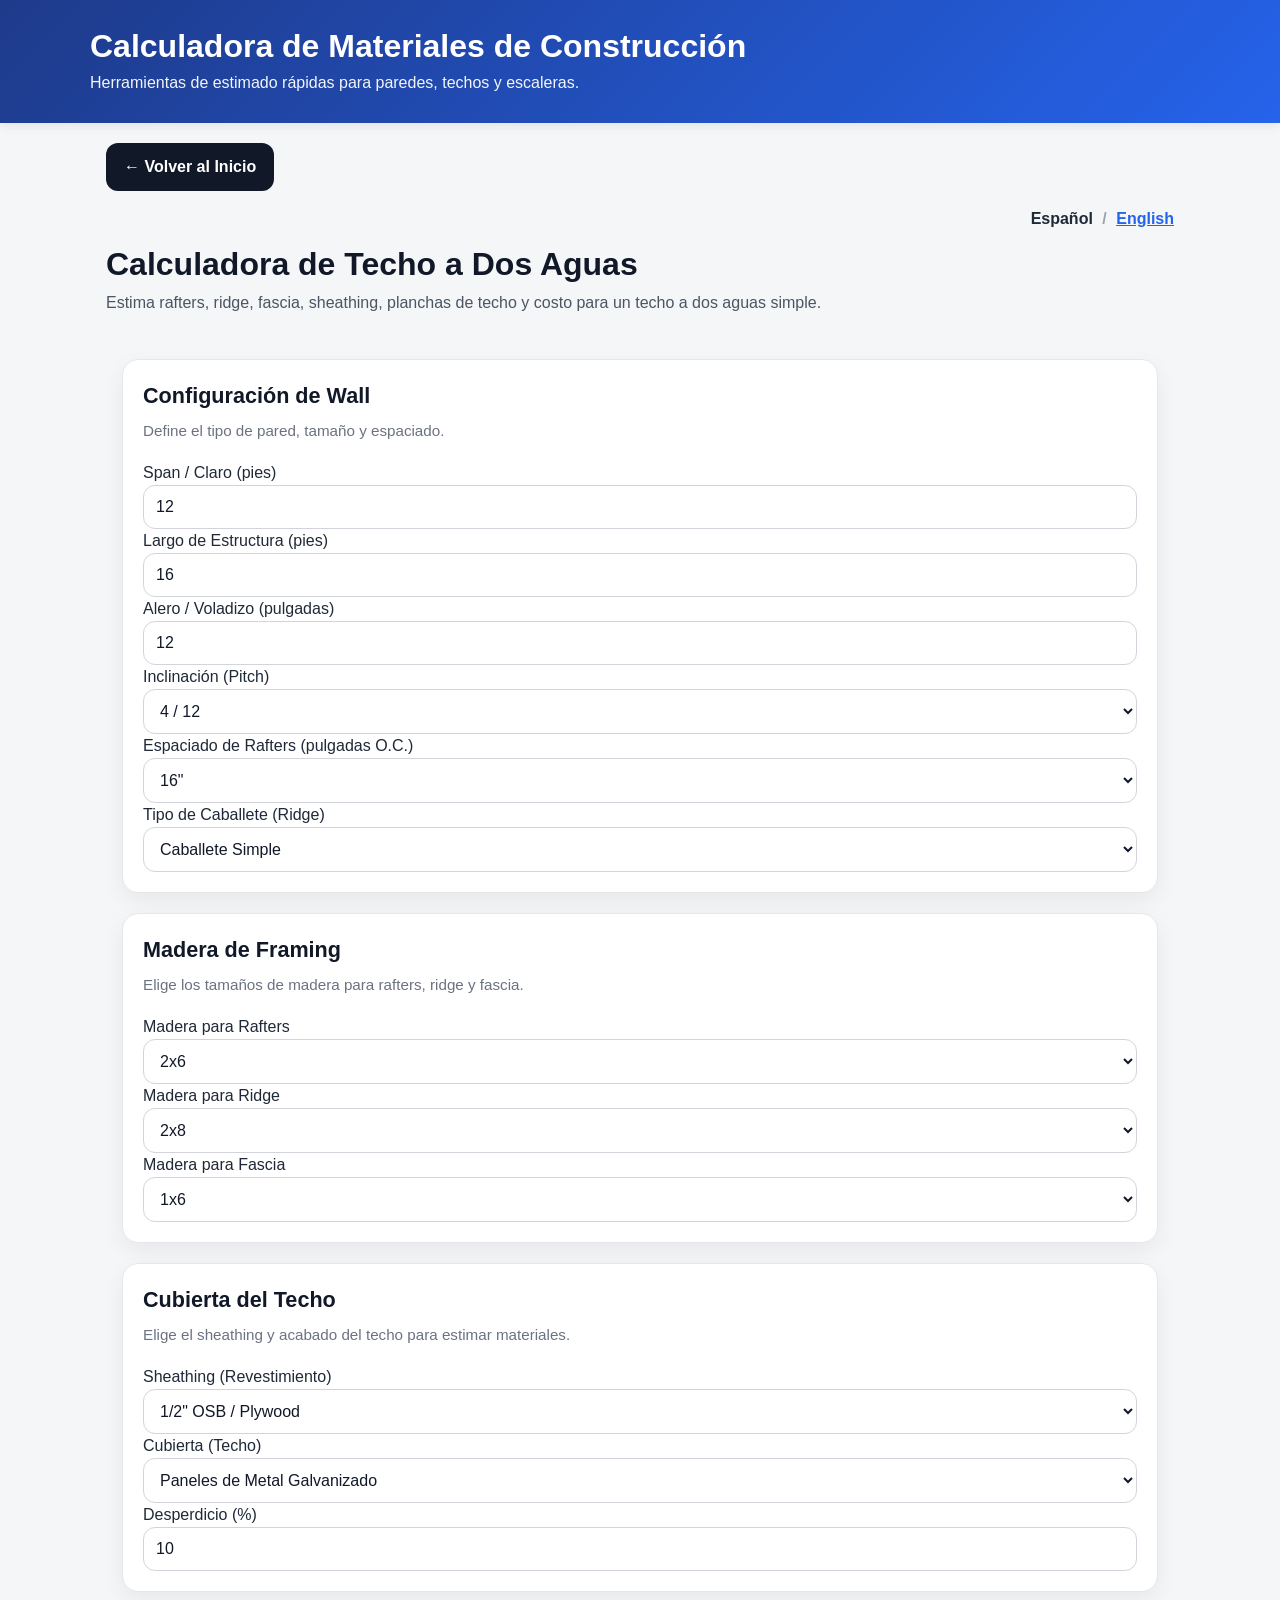
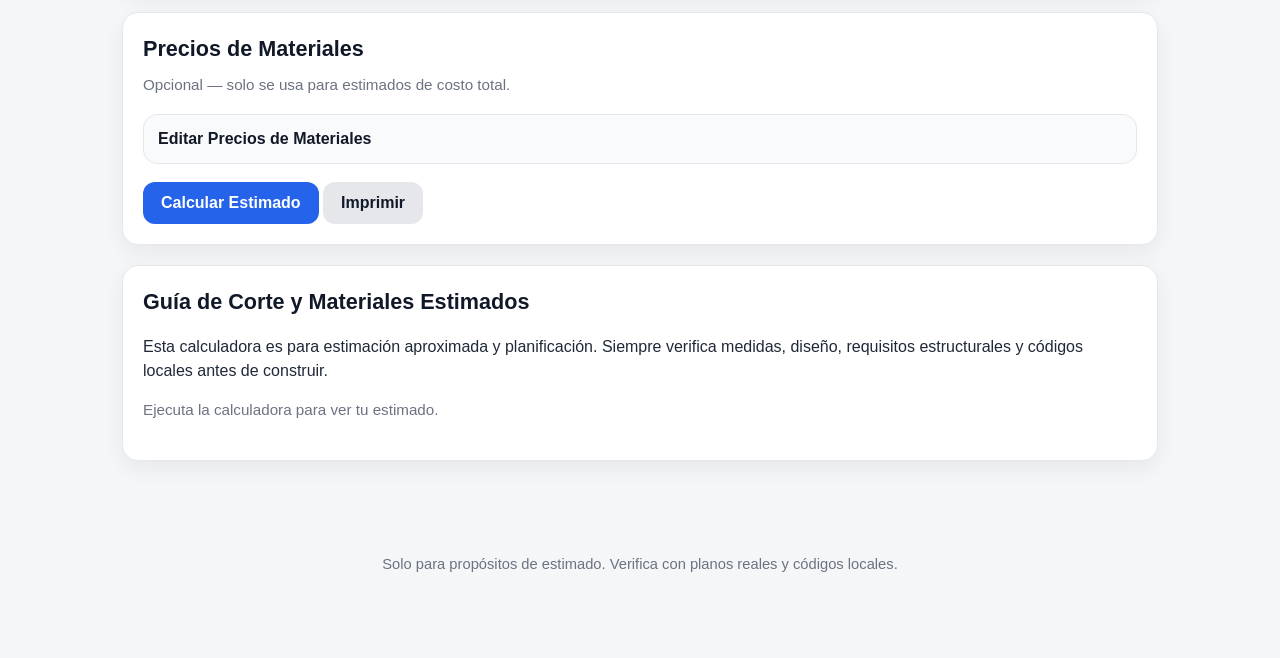
==== roof.html @ 41ce5c6c "Add files via upload 1st Batch of files for testing for the first time" ====
<!DOCTYPE html>
<html lang="en">
<head>
  <meta charset="UTF-8" />
  <meta name="viewport" content="width=device-width, initial-scale=1.0" />
  <title id="txt-page-meta-title">Gable Roof Calculator</title>
  <link rel="stylesheet" href="style.css" />
</head>
<body>

  <header class="site-header no-print">
    <div class="site-header-inner">
      <h1 id="txt-site-header-title">Construction Material Calculator</h1>
      <p id="txt-site-header-desc">Simple estimating tools for framing, roofing, and stairs.</p>
    </div>
  </header>

  <main class="container">
    <div class="no-print" style="margin-bottom: 16px;">
      <a class="link-btn" href="index.html" id="txt-back-home">← Back to Home</a>
    </div>

    <div class="lang-switch no-print">
      <span id="btn-es" class="lang-link active" onclick="changeLang('es')">Español</span>
      <span class="separator">/</span>
      <span id="btn-en" class="lang-link" onclick="changeLang('en')">English</span>
    </div>

    <style>
      .lang-switch { text-align: right; margin-bottom: 15px; font-weight: bold; }
      .lang-link { cursor: pointer; color: #2563eb; text-decoration: underline; }
      .lang-link.active { color: #1f2937; text-decoration: none; cursor: default; }
      .separator { margin: 0 5px; color: #9ca3af; }
    </style>

    <h1 class="page-title" id="txt-roof-page-title">Gable Roof Calculator</h1>
    <p class="page-subtitle" id="txt-roof-page-sub">Estimate rafters, ridge, fascia, sheathing, roof sheets, and rough cost for a simple gable roof.</p>

  <main class="main-content">
    <div class="container">

      <section class="card">
        <h2 id="txt-setup-title">Roof Setup</h2>
        <p class="section-sub" id="txt-setup-sub">
          Enter the basic size and framing layout for your gable roof.
        </p>

        <div class="form-grid">
          <div class="input-group">
            <label for="span" id="lbl-span">Span (ft)</label>
            <input type="number" id="span" value="12" step="0.01" min="1" />
          </div>

          <div class="input-group">
            <label for="structureLength" id="lbl-struct-length">Structure Length (ft)</label>
            <input type="number" id="structureLength" value="16" step="0.01" min="1" />
          </div>

          <div class="input-group">
            <label for="overhang" id="lbl-overhang">Overhang (in)</label>
            <input type="number" id="overhang" value="12" step="0.125" min="0" />
          </div>

          <div class="input-group">
            <label for="pitch" id="lbl-pitch">Roof Pitch</label>
            <select id="pitch">
              <option value="1">1 / 12</option>
              <option value="2">2 / 12</option>
              <option value="3">3 / 12</option>
              <option value="4" selected>4 / 12</option>
              <option value="5">5 / 12</option>
              <option value="6">6 / 12</option>
              <option value="7">7 / 12</option>
              <option value="8">8 / 12</option>
              <option value="9">9 / 12</option>
              <option value="10">10 / 12</option>
              <option value="11">11 / 12</option>
              <option value="12">12 / 12</option>
              <option value="13">13 / 12</option>
              <option value="14">14 / 12</option>
              <option value="15">15 / 12</option>
              <option value="16">16 / 12</option>
              <option value="17">17 / 12</option>
              <option value="18">18 / 12</option>
              <option value="19">19 / 12</option>
              <option value="20">20 / 12</option>
              <option value="21">21 / 12</option>
              <option value="22">22 / 12</option>
              <option value="23">23 / 12</option>
              <option value="24">24 / 12</option>
              <option value="25">25 / 12</option>
              <option value="26">26 / 12</option>
              <option value="27">27 / 12</option>
              <option value="28">28 / 12</option>
              <option value="29">29 / 12</option>
              <option value="30">30 / 12</option>
            </select>
          </div>

          <div class="input-group">
            <label for="rafterSpacing" id="lbl-rafter-spacing">Rafter Spacing (in O.C.)</label>
            <select id="rafterSpacing">
              <option value="12">12"</option>
              <option value="16" selected>16"</option>
              <option value="24">24"</option>
            </select>
          </div>

          <div class="input-group">
            <label for="ridgeType" id="lbl-ridge-type">Ridge Type</label>
            <select id="ridgeType">
              <option value="none" id="opt-rt-none">No Ridge Board (Rafters Meet)</option>
              <option value="single" id="opt-rt-single" selected>Single Ridge Board</option>
              <option value="double" id="opt-rt-double">Double Ridge Board</option>
            </select>
          </div>
        </div>
      </section>

      <section class="card">
        <h2 id="txt-lumber-title">Framing Lumber</h2>
        <p class="section-sub" id="txt-lumber-sub">
          Choose lumber sizes for rafters, ridge, and fascia.
        </p>

        <div class="form-grid">
          <div class="input-group">
            <label for="rafterLumber" id="lbl-rafter-lumber">Rafter Lumber</label>
            <select id="rafterLumber">
              <option value="2x4">2x4</option>
              <option value="2x6" selected>2x6</option>
              <option value="2x8">2x8</option>
              <option value="2x10">2x10</option>
              <option value="2x12">2x12</option>
            </select>
          </div>

          <div class="input-group">
            <label for="ridgeLumber" id="lbl-ridge-lumber">Ridge Lumber</label>
            <select id="ridgeLumber">
              <option value="none" id="opt-rl-none">None</option>
              <option value="2x6">2x6</option>
              <option value="2x8" selected>2x8</option>
              <option value="2x10">2x10</option>
              <option value="2x12">2x12</option>
            </select>
          </div>

          <div class="input-group">
            <label for="fasciaLumber" id="lbl-fascia-lumber">Fascia Lumber</label>
            <select id="fasciaLumber">
              <option value="1x6" selected>1x6</option>
              <option value="1x8">1x8</option>
              <option value="2x6">2x6</option>
              <option value="2x8">2x8</option>
            </select>
          </div>
        </div>
      </section>

      <section class="card">
        <h2 id="txt-cov-title">Roof Coverings</h2>
        <p class="section-sub" id="txt-cov-sub">
          Choose sheathing and roof finish for estimating materials.
        </p>

        <div class="form-grid">
          <div class="input-group">
            <label for="sheathingType" id="lbl-sheathing">Sheathing</label>
            <select id="sheathingType">
              <option value="none" id="opt-sh-none">None</option>
              <option value="osb" id="opt-sh-osb12" selected>1/2" OSB / Plywood</option>
              <option value="osb58" id="opt-sh-osb58">5/8" OSB / Plywood</option>
            </select>
          </div>

          <div class="input-group">
            <label for="roofCovering" id="lbl-roof-cov">Roof Covering</label>
            <select id="roofCovering">
              <option value="none" id="opt-rc-none">None</option>
              <option value="metal" id="opt-rc-metal" selected>Galvanized Metal Panels</option>
              <option value="poly" id="opt-rc-poly">Polycarbonate Sheets</option>
            </select>
          </div>

          <div class="input-group">
            <label for="wastePercent" id="lbl-waste">Waste %</label>
            <input type="number" id="wastePercent" value="10" step="1" min="0" />
          </div>
        </div>
      </section>

      <section class="card">
        <h2 id="txt-price-title">Material Pricing</h2>
        <p class="section-sub" id="txt-price-sub">
          Optional — only used for rough estimate totals.
        </p>

        <details class="price-panel">
          <summary id="txt-edit-prices">Edit Material Prices</summary>
          <p class="price-note" id="txt-price-note">
            Expand only if you want to adjust your local lumber and sheet prices.
          </p>

          <div id="dynamicPricingContainer">
            <p>Loading prices...</p>
          </div>
        </details>

        <div class="button-row no-print">
          <button id="calculateBtn" class="primary-btn" type="button">Calculate Estimate</button>
          <button id="printBtn" class="secondary-btn" type="button">Print Estimate</button>
        </div>
      </section>

      <section class="card">
        <h2 id="txt-res-guide-title">Estimated Roof Materials & Framing Guide</h2>
        <p class="results-note" id="txt-res-guide-note">
          This calculator is intended for rough estimating and planning. Always verify dimensions, framing layout, structural requirements, and local code before building.
        </p>

        <div id="resultsContent">
          <p class="section-sub" id="txt-res-initial">Run the calculator to see your estimate.</p>
        </div>
      </section>

    </div>
  </main>

  <section class="print-sheet">
    <h1 id="txt-print-main-title">Gable Roof Calculator Estimate</h1>
    <p id="printDate">Estimate Date:</p>

    <div class="print-two-col">
      <div class="print-section">
        <h2 id="txt-print-roof-info">Roof Info</h2>
        <div id="printRoofInfo"></div>
      </div>

      <div class="print-section">
        <h2 id="txt-print-framing">Framing Results</h2>
        <div id="printFraming"></div>
      </div>
    </div>

    <div class="print-two-col">
      <div class="print-section">
        <h2 id="txt-print-materials">Estimated Materials</h2>
        <div id="printMaterials"></div>
      </div>

      <div class="print-section">
        <h2 id="txt-print-costs">Costs</h2>
        <div id="printCosts"></div>
      </div>
    </div>
  </section>

  <script src="translations.js"></script>
  <script src="pricing.js"></script>
  <script src="roof.js"></script>
  
  <script>
    function changeLang(lang) {
      localStorage.setItem('prefLang', lang);
      document.getElementById('btn-es').classList.toggle('active', lang === 'es');
      document.getElementById('btn-en').classList.toggle('active', lang === 'en');
      
      const t = (typeof translations !== 'undefined' && translations[lang]) ? translations[lang] : null;
      if (!t) return;

      const setTxt = (id, text) => { if(document.getElementById(id)) document.getElementById(id).innerText = text; };

      setTxt('txt-page-meta-title', t.roofPageTitle || "Gable Roof Calculator");
      setTxt('txt-site-header-title', t.siteHeaderTitle || "Construction Material Calculator");
      setTxt('txt-site-header-desc', t.siteHeaderDesc || "Simple estimating tools for framing, roofing, and stairs.");
      setTxt('txt-back-home', t.backHome || "← Back to Home");

      setTxt('txt-roof-page-title', t.roofPageTitle || "Gable Roof Calculator");
      setTxt('txt-roof-page-sub', t.roofPageSub || "Estimate rafters, ridge, fascia, sheathing, roof sheets, and rough cost for a simple gable roof.");

      setTxt('txt-setup-title', t.setupTitle || "Roof Setup");
      setTxt('txt-setup-sub', t.setupSub || "Enter the basic size and framing layout for your gable roof.");
      
      setTxt('lbl-span', t.lblSpan || "Span (ft)");
      setTxt('lbl-struct-length', t.lblStructLength || "Structure Length (ft)");
      setTxt('lbl-overhang', t.lblOverhang || "Overhang (in)");
      setTxt('lbl-pitch', t.lblPitch || "Roof Pitch");
      setTxt('lbl-rafter-spacing', t.lblRafterSpacing || "Rafter Spacing (in O.C.)");
      
      setTxt('lbl-ridge-type', t.lblRidgeType || "Ridge Type");
      setTxt('opt-rt-none', t.optRidgeNone || "No Ridge Board (Rafters Meet)");
      setTxt('opt-rt-single', t.optRidgeSingle || "Single Ridge Board");
      setTxt('opt-rt-double', t.optRidgeDouble || "Double Ridge Board");

      setTxt('txt-lumber-title', t.framingLumberTitle || "Framing Lumber");
      setTxt('txt-lumber-sub', t.framingLumberSub || "Choose lumber sizes for rafters, ridge, and fascia.");
      setTxt('lbl-rafter-lumber', t.lblRafterLumber || "Rafter Lumber");
      setTxt('lbl-ridge-lumber', t.lblRidgeLumber || "Ridge Lumber");
      setTxt('opt-rl-none', t.valRidgeNone || "None");
      setTxt('lbl-fascia-lumber', t.lblFasciaLumber || "Fascia Lumber");

      setTxt('txt-cov-title', t.roofCovTitle || "Roof Coverings");
      setTxt('txt-cov-sub', t.roofCovSub || "Choose sheathing and roof finish for estimating materials.");
      setTxt('lbl-sheathing', t.lblSheathing || "Sheathing");
      setTxt('opt-sh-none', t.optSheathNone || "None");
      setTxt('opt-sh-osb12', t.optSheathOsb12 || "1/2\" OSB / Plywood");
      setTxt('opt-sh-osb58', t.optSheathOsb58 || "5/8\" OSB / Plywood");
      
      setTxt('lbl-roof-cov', t.lblRoofCov || "Roof Covering");
      setTxt('opt-rc-none', t.optCovNone || "None");
      setTxt('opt-rc-metal', t.optCovMetal || "Galvanized Metal Panels");
      setTxt('opt-rc-poly', t.optCovPoly || "Polycarbonate Sheets");

      setTxt('lbl-waste', t.lblWaste || "Waste %");

      setTxt('txt-price-title', t.pricingTitle || "Material Pricing");
      setTxt('txt-price-sub', t.pricingSub || "Optional — only used for rough estimate totals.");
      setTxt('txt-edit-prices', t.editPricesTitle || "Edit Material Prices");
      setTxt('txt-price-note', t.editPricesNote || "Expand only if you want to adjust your local lumber and sheet prices.");

      setTxt('calculateBtn', t.btnCalculate || "Calculate Estimate");
      setTxt('printBtn', t.btnPrint || "Print Estimate");

      setTxt('txt-res-guide-title', t.resultsGuideTitle || "Estimated Roof Materials & Framing Guide");
      setTxt('txt-res-guide-note', t.resultsGuideNote || "This calculator is intended for rough estimating and planning. Always verify dimensions, framing layout, structural requirements, and local code before building.");
      setTxt('txt-res-initial', t.resultsInitial || "Run the calculator to see your estimate.");

      setTxt('txt-footer-note', t.wallFooterNote || "For rough estimating only. Verify with actual plans and local code requirements.");

      setTxt('txt-print-main-title', t.printRoofEst || "Gable Roof Calculator Estimate");
      setTxt('txt-print-roof-info', t.printRoofInfo || "Roof Info");
      setTxt('txt-print-framing', t.printFramingRes || "Framing Results");
      setTxt('txt-print-materials', t.resEstMaterials || "Estimated Materials");
      setTxt('txt-print-costs', t.resEstCost || "Costs");

      // Si el usuario ya calculó, regeneramos los resultados para traducirlos dinámicamente
      if (document.querySelector('.results-grid') && typeof calculateRoof === 'function') {
         calculateRoof();
      }
    }

    window.addEventListener('DOMContentLoaded', () => {
      const savedLang = localStorage.getItem('prefLang') || 'es';
      changeLang(savedLang);
    });
  </script>

  <footer class="site-footer no-print">
    <p id="txt-footer-note">For rough estimating only. Verify with actual plans and local code requirements.</p>
  </footer>
</body>
</html>
---- style.css ----
/* =========================
   RESET / BASE
========================= */
* {
  box-sizing: border-box;
}

html {
  font-size: 16px;
}

body {
  margin: 0;
  font-family: Arial, Helvetica, sans-serif;
  background: #f4f6f8;
  color: #1f2937;
  line-height: 1.5;
}

/* =========================
   LAYOUT
========================= */
.container {
  max-width: 1100px;
  margin: 0 auto;
  padding: 20px 16px 40px;
}

.page-title {
  margin: 0 0 8px;
  font-size: 2rem;
  line-height: 1.15;
  color: #111827;
}

.page-subtitle {
  margin: 0 0 24px;
  color: #4b5563;
  font-size: 1rem;
}

/* =========================
   HEADER / FOOTER
========================= */
.site-header {
  background: linear-gradient(135deg, #1e3a8a, #2563eb);
  color: white;
  padding: 28px 16px;
  box-shadow: 0 3px 10px rgba(0, 0, 0, 0.08);
}

.site-header-inner {
  max-width: 1100px;
  margin: 0 auto;
}

.site-header h1 {
  margin: 0 0 6px;
  font-size: 2rem;
  line-height: 1.15;
}

.site-header p {
  margin: 0;
  font-size: 1rem;
  opacity: 0.95;
}

.site-footer {
  text-align: center;
  padding: 18px 16px 28px;
  color: #6b7280;
  font-size: 0.92rem;
}

/* =========================
   CARDS
========================= */
.card {
  background: white;
  border-radius: 16px;
  padding: 20px;
  margin-bottom: 20px;
  box-shadow: 0 8px 22px rgba(0, 0, 0, 0.06);
  border: 1px solid #e5e7eb;
}

.card h2 {
  margin-top: 0;
  margin-bottom: 8px;
  font-size: 1.35rem;
  color: #111827;
}

.section-sub {
  margin-top: 0;
  margin-bottom: 18px;
  color: #6b7280;
  font-size: 0.95rem;
}

/* =========================
   TOOL GRID (INDEX)
========================= */
.tool-grid {
  display: grid;
  grid-template-columns: repeat(auto-fit, minmax(240px, 1fr));
  gap: 18px;
}

.tool-card {
  background: white;
  border-radius: 18px;
  padding: 22px;
  box-shadow: 0 8px 22px rgba(0, 0, 0, 0.06);
  border: 1px solid #e5e7eb;
  display: flex;
  flex-direction: column;
  justify-content: space-between;
  min-height: 220px;
}

.tool-card h3 {
  margin: 0 0 10px;
  font-size: 1.3rem;
  color: #111827;
}

.tool-card p {
  margin: 0 0 18px;
  color: #4b5563;
  font-size: 0.97rem;
}

/* =========================
   FORMS
========================= */
.form-grid-2,
.form-grid-3,
.form-grid-4 {
  display: grid;
  gap: 16px;
}

.form-grid-2 {
  grid-template-columns: repeat(auto-fit, minmax(220px, 1fr));
}

.form-grid-3 {
  grid-template-columns: repeat(auto-fit, minmax(220px, 1fr));
}

.form-grid-4 {
  grid-template-columns: repeat(auto-fit, minmax(180px, 1fr));
}

.field {
  display: flex;
  flex-direction: column;
}

.field label {
  font-weight: 700;
  margin-bottom: 6px;
  color: #1f2937;
  font-size: 0.95rem;
}

.field small {
  margin-top: 6px;
  color: #6b7280;
  font-size: 0.82rem;
}

input,
select,
textarea {
  width: 100%;
  padding: 12px 12px;
  border: 1px solid #d1d5db;
  border-radius: 12px;
  font-size: 1rem;
  background: #fff;
  color: #111827;
  outline: none;
  transition: border-color 0.15s ease, box-shadow 0.15s ease;
}

input:focus,
select:focus,
textarea:focus {
  border-color: #2563eb;
  box-shadow: 0 0 0 3px rgba(37, 99, 235, 0.12);
}

/* =========================
   BUTTONS / LINKS
========================= */
.button-row {
  display: flex;
  flex-wrap: wrap;
  gap: 12px;
  margin-top: 18px;
}

.primary-btn,
.secondary-btn,
.link-btn {
  display: inline-block;
  text-decoration: none;
  border: none;
  cursor: pointer;
  border-radius: 12px;
  padding: 12px 18px;
  font-size: 1rem;
  font-weight: 700;
  transition: transform 0.05s ease, opacity 0.15s ease;
}

.primary-btn:active,
.secondary-btn:active,
.link-btn:active {
  transform: translateY(1px);
}

.primary-btn {
  background: #2563eb;
  color: white;
}

.primary-btn:hover {
  opacity: 0.92;
}

.secondary-btn {
  background: #e5e7eb;
  color: #111827;
}

.secondary-btn:hover {
  opacity: 0.92;
}

.link-btn {
  background: #111827;
  color: white;
  text-align: center;
}

.link-btn:hover {
  opacity: 0.92;
}

/* =========================
   RESULTS
========================= */
.results-grid {
  display: grid;
  grid-template-columns: repeat(auto-fit, minmax(260px, 1fr));
  gap: 16px;
  margin-top: 8px;
}

.result-box {
  background: #f9fafb;
  border: 1px solid #e5e7eb;
  border-radius: 14px;
  padding: 16px;
}

.result-box h3 {
  margin-top: 0;
  margin-bottom: 10px;
  font-size: 1.08rem;
  color: #111827;
}

.result-box ul {
  margin: 0;
  padding-left: 18px;
}

.result-box li {
  margin-bottom: 8px;
  color: #374151;
}

.result-box p {
  margin: 0 0 8px;
}

/* =========================
   SUMMARY TABLES / LISTS
========================= */
.summary-table {
  width: 100%;
  border-collapse: collapse;
  margin-top: 10px;
}

.summary-table th,
.summary-table td {
  padding: 10px 12px;
  border: 1px solid #e5e7eb;
  text-align: left;
  font-size: 0.95rem;
}

.summary-table th {
  background: #f3f4f6;
  color: #111827;
}

/* =========================
   COLLAPSIBLE PRICE AREA
========================= */
details.price-panel {
  background: #f9fafb;
  border: 1px solid #e5e7eb;
  border-radius: 14px;
  padding: 12px 14px;
  margin-top: 8px;
}

details.price-panel summary {
  cursor: pointer;
  font-weight: 700;
  color: #111827;
  list-style: none;
}

details.price-panel summary::-webkit-details-marker {
  display: none;
}

details.price-panel[open] {
  padding-bottom: 18px;
}

.price-note {
  color: #6b7280;
  font-size: 0.9rem;
  margin-top: 6px;
  margin-bottom: 14px;
}

/* =========================
   PRINT SHEET
========================= */
.print-sheet {
  display: none;
  background: white;
  color: black;
}

.print-sheet h1 {
  margin-top: 0;
  margin-bottom: 12px;
  font-size: 1.6rem;
}

.print-sheet h2 {
  margin-bottom: 8px;
  margin-top: 0;
  font-size: 1.1rem;
}

.print-sheet p {
  margin: 4px 0;
  font-size: 0.95rem;
}

.print-block {
  margin-bottom: 14px;
  padding-bottom: 10px;
  border-bottom: 1px solid #ddd;
}

/* =========================
   UTILITY
========================= */
.no-print {
  display: block;
}

.hidden {
  display: none !important;
}

.center {
  text-align: center;
}

/* =========================
   MOBILE
========================= */
@media (max-width: 768px) {
  .site-header {
    padding: 24px 16px;
  }

  .site-header h1 {
    font-size: 1.7rem;
  }

  .page-title {
    font-size: 1.7rem;
  }

  .card {
    padding: 16px;
    border-radius: 14px;
  }

  .tool-card {
    min-height: auto;
    padding: 18px;
  }

  .button-row {
    flex-direction: column;
  }

  .primary-btn,
  .secondary-btn,
  .link-btn {
    width: 100%;
    text-align: center;
  }
}

/* =========================
   PRINT
========================= */
@media print {
  body {
    background: white;
    margin: 0;
    padding: 0;
    color: black;
    font-size: 11pt;
  }

  .no-print,
  .site-header,
  .site-footer,
  .container > *:not(.print-sheet) {
    display: none !important;
  }

  .print-sheet {
    display: block !important;
    padding: 0.35in 0.45in;
    width: 100%;
    max-width: 8.5in;
    margin: 0 auto;
  }

  .print-block {
    break-inside: avoid;
    page-break-inside: avoid;
  }

  @page {
    size: letter;
    margin: 0.35in;
  }
}

/* About Me Styles */
.about-me-section {
  border-left: 5px solid #2563eb; /* Un borde azul para resaltar */
  background: #ffffff;
}

.about-text h2 {
  margin-top: 0;
  color: #1e3a8a;
  font-size: 1.5rem;
}

.about-text p {
  margin-bottom: 12px;
  color: #4b5563;
  font-size: 1rem;
  line-height: 1.6;
}
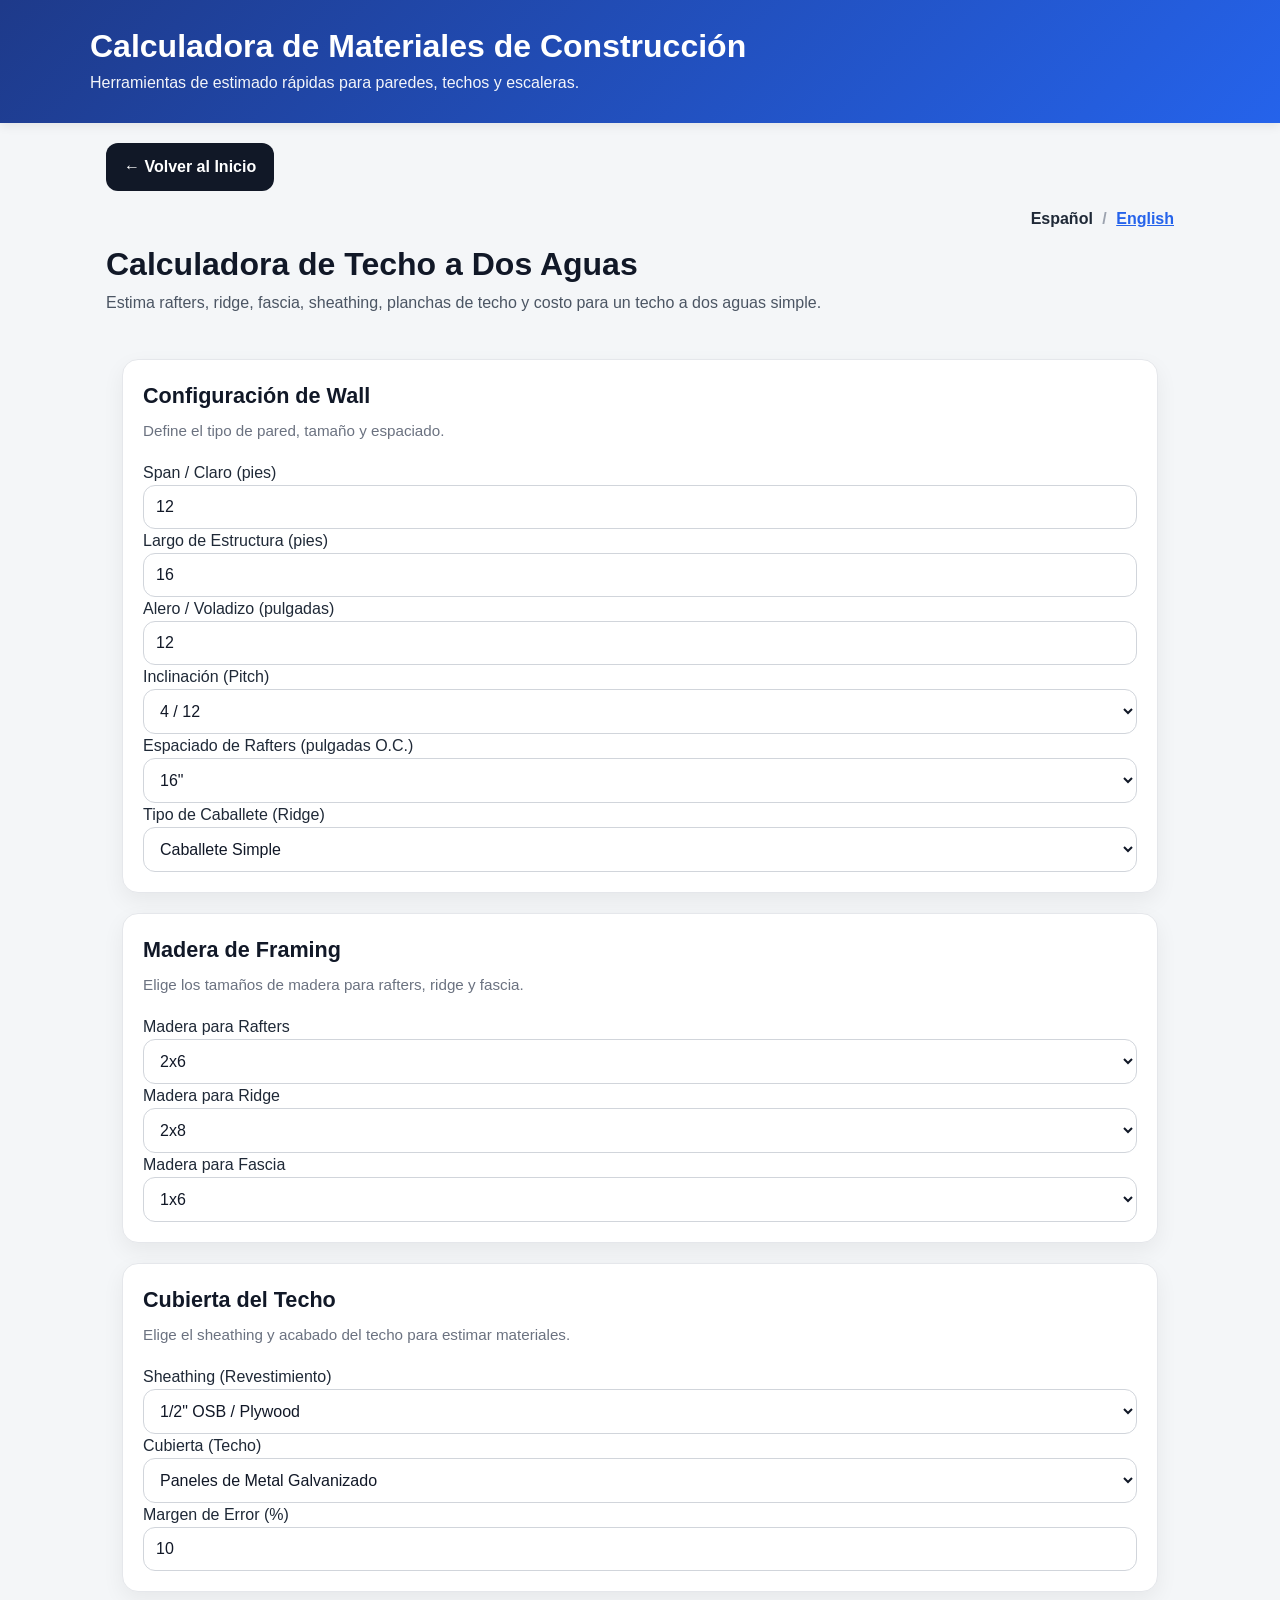
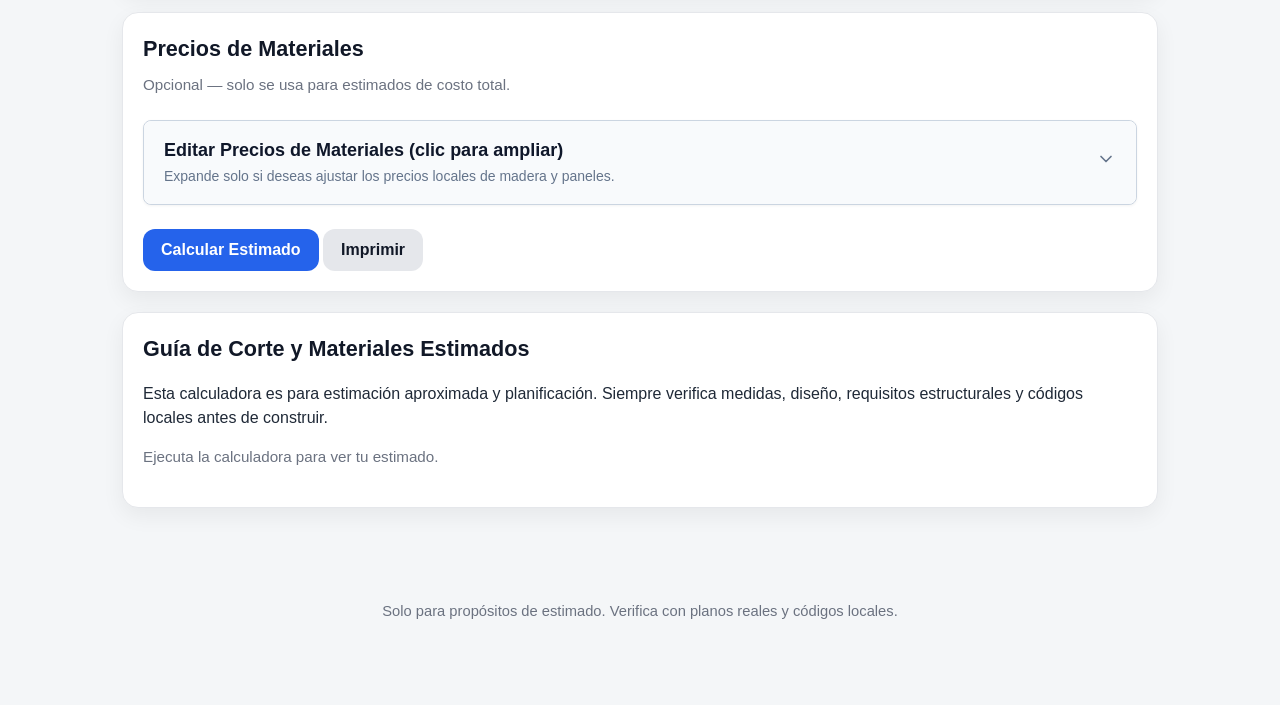
==== commit 1a0377d2: "Update various JS Made an update of all wall and roof js to make more consistent the Results format" ====
--- a/roof.html
+++ b/roof.html
@@ -196,13 +196,31 @@
           Optional — only used for rough estimate totals.
         </p>
 
-        <details class="price-panel">
+        <!-- <details class="price-panel">
           <summary id="txt-edit-prices">Edit Material Prices</summary>
           <p class="price-note" id="txt-price-note">
             Expand only if you want to adjust your local lumber and sheet prices.
           </p>
 
           <div id="dynamicPricingContainer">
+            <p>Loading prices...</p>
+          </div>
+        </details> -->
+
+        <details class="pro-accordion">
+          <summary class="pro-summary">
+            <div class="summary-text">
+              <strong id="txt-edit-prices">Edit Material Prices</strong>
+              <span id="txt-price-note"> Click here to adjust local lumber and sheet prices</span>
+            </div>
+            <div class="summary-icon">
+              <svg width="20" height="20" viewBox="0 0 24 24" fill="none" stroke="currentColor" stroke-width="2" stroke-linecap="round" stroke-linejoin="round">
+                <polyline points="6 9 12 15 18 9"></polyline>
+              </svg>
+            </div>
+          </summary>
+          
+          <div id="dynamicPricingContainer" class="pro-content">
             <p>Loading prices...</p>
           </div>
         </details>
--- a/style.css
+++ b/style.css
@@ -484,4 +484,72 @@
   color: #4b5563;
   font-size: 1rem;
   line-height: 1.6;
+}
+
+/* The main container */
+.pro-accordion {
+  border: 1px solid #cbd5e1; /* Subtle slate border */
+  border-radius: 8px;
+  background-color: #ffffff;
+  margin: 1.5rem 0;
+  box-shadow: 0 1px 3px rgba(0,0,0,0.05); /* Very light shadow to lift it */
+}
+
+/* The clickable header */
+.pro-summary {
+  display: flex;
+  justify-content: space-between;
+  align-items: center;
+  padding: 1rem 1.25rem;
+  cursor: pointer;
+  background-color: #f8fafc; /* Very light gray/blue background */
+  border-radius: 8px;
+  list-style: none; /* Removes the default HTML triangle */
+  transition: background-color 0.2s ease;
+}
+
+/* Removes default arrow specifically for Safari/Webkit */
+.pro-summary::-webkit-details-marker {
+  display: none;
+}
+
+/* Make it obvious it's clickable on hover */
+.pro-summary:hover {
+  background-color: #f1f5f9;
+}
+
+/* When the accordion is OPEN, change the border radius of the header */
+.pro-accordion[open] .pro-summary {
+  border-bottom-left-radius: 0;
+  border-bottom-right-radius: 0;
+  border-bottom: 1px solid #cbd5e1;
+}
+
+/* Typography */
+.summary-text strong {
+  display: block;
+  color: #0f172a;
+  font-size: 1.125rem;
+}
+
+.summary-text span {
+  color: #64748b;
+  font-size: 0.875rem;
+  margin-top: 2px;
+}
+
+/* Smooth Arrow Animation */
+.summary-icon svg {
+  color: #64748b;
+  transition: transform 0.3s ease; /* Animate the spin */
+}
+
+/* Spin the arrow 180 degrees when open */
+.pro-accordion[open] .summary-icon svg {
+  transform: rotate(180deg);
+}
+
+/* Padding for the content inside */
+.pro-content {
+  padding: 1.25rem;
 }
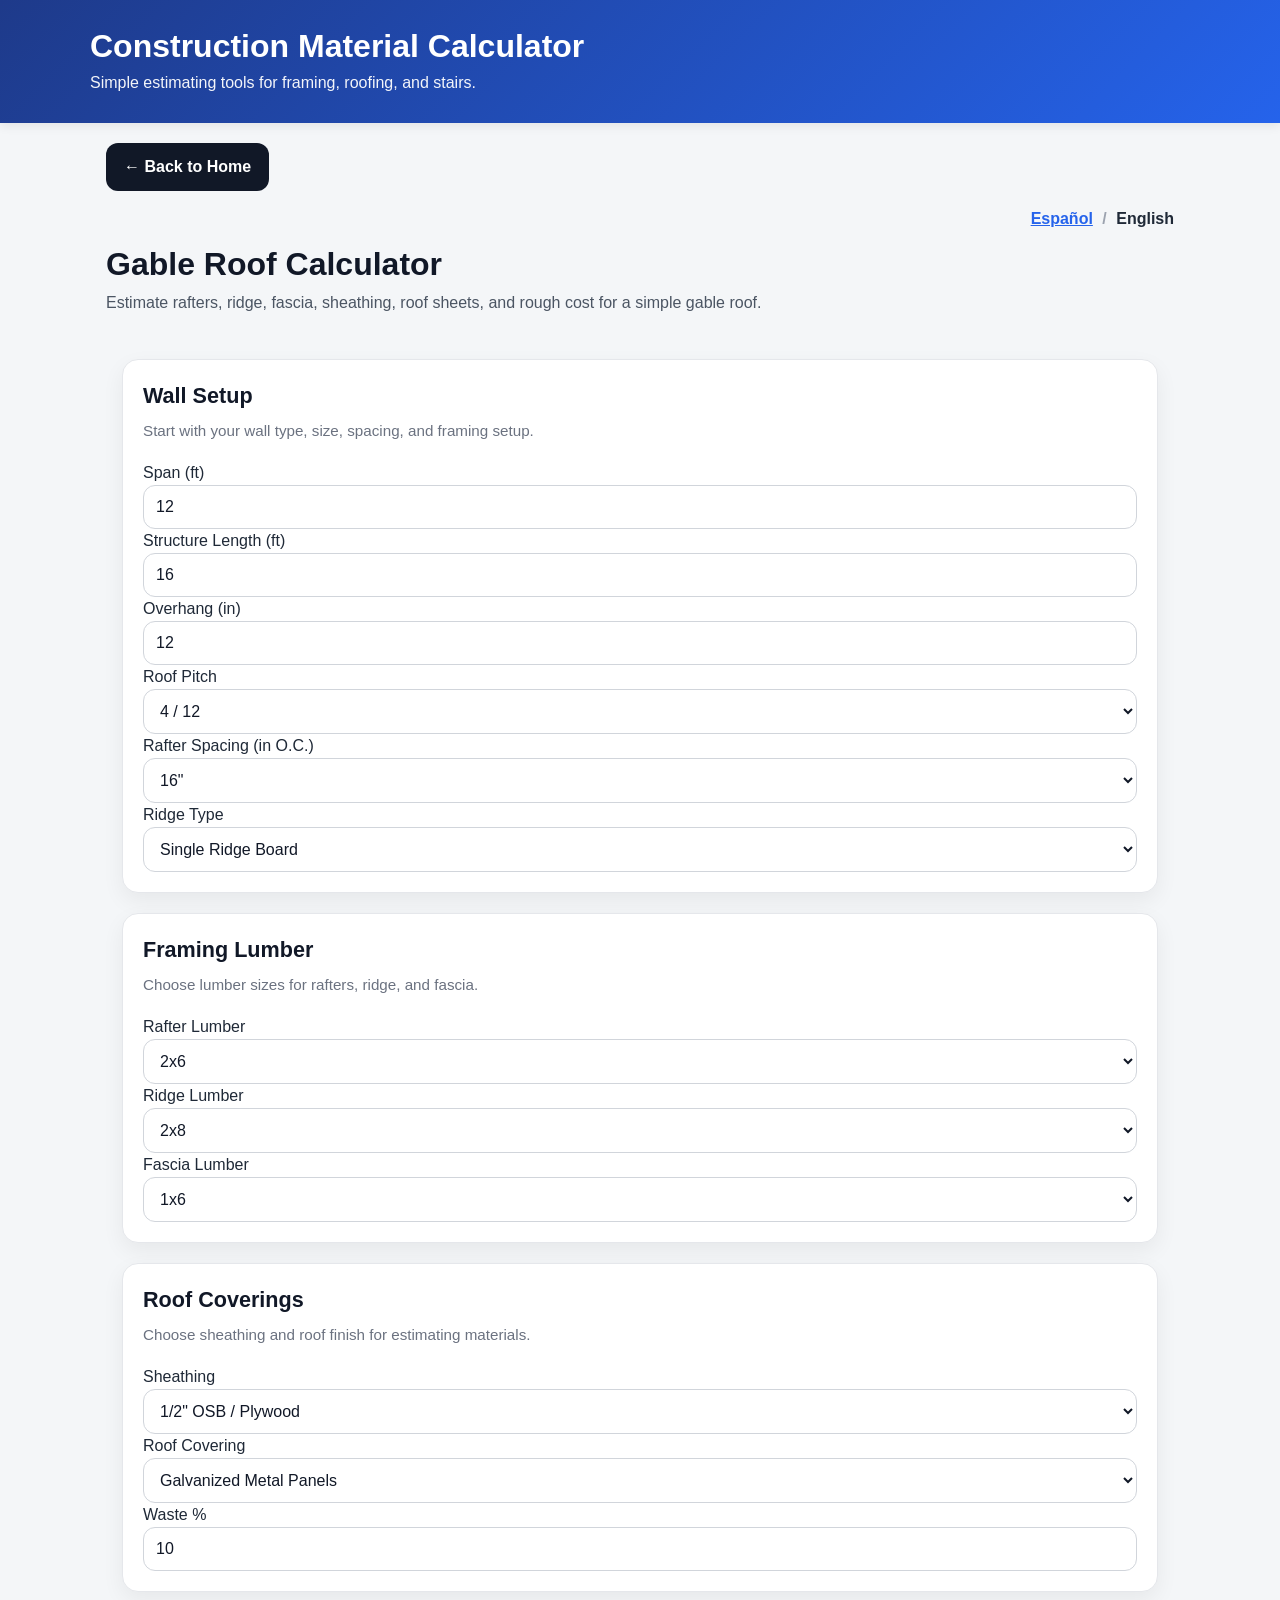
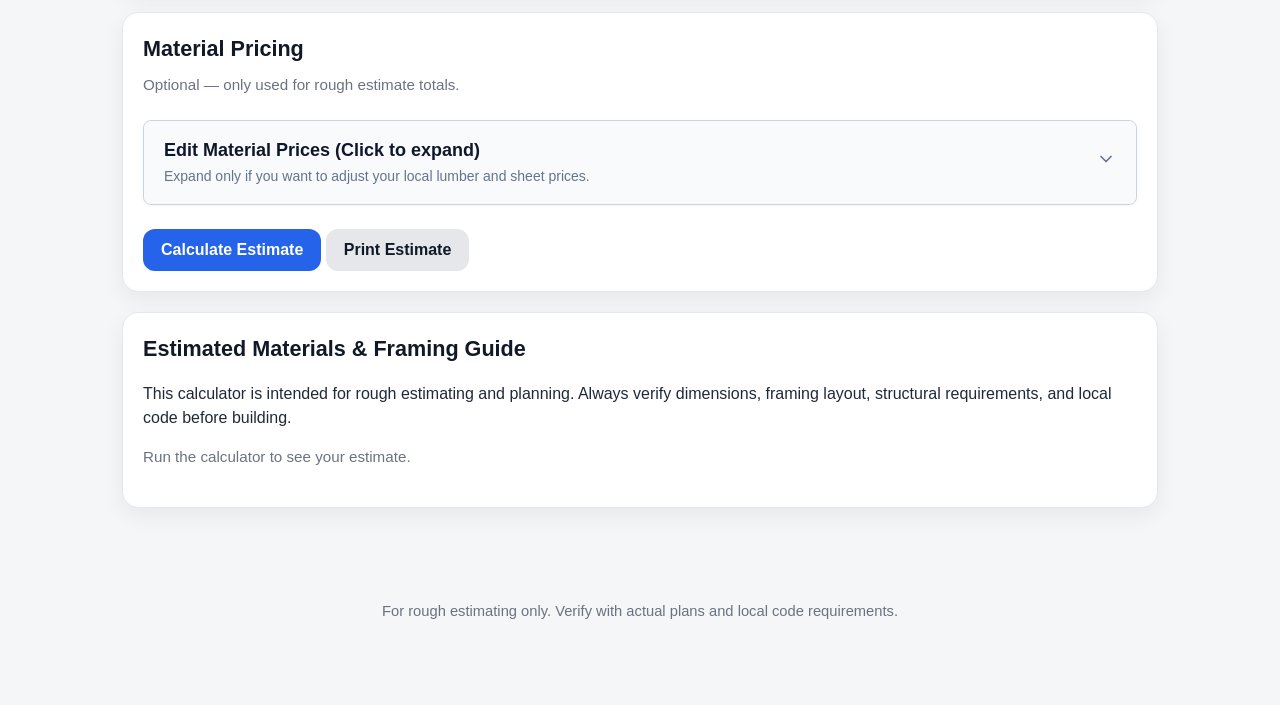
==== commit 560e85ac: "Set Default language Set default language to english" ====
--- a/roof.html
+++ b/roof.html
@@ -359,7 +359,7 @@
     }
 
     window.addEventListener('DOMContentLoaded', () => {
-      const savedLang = localStorage.getItem('prefLang') || 'es';
+      const savedLang = localStorage.getItem('prefLang') || 'en';
       changeLang(savedLang);
     });
   </script>
